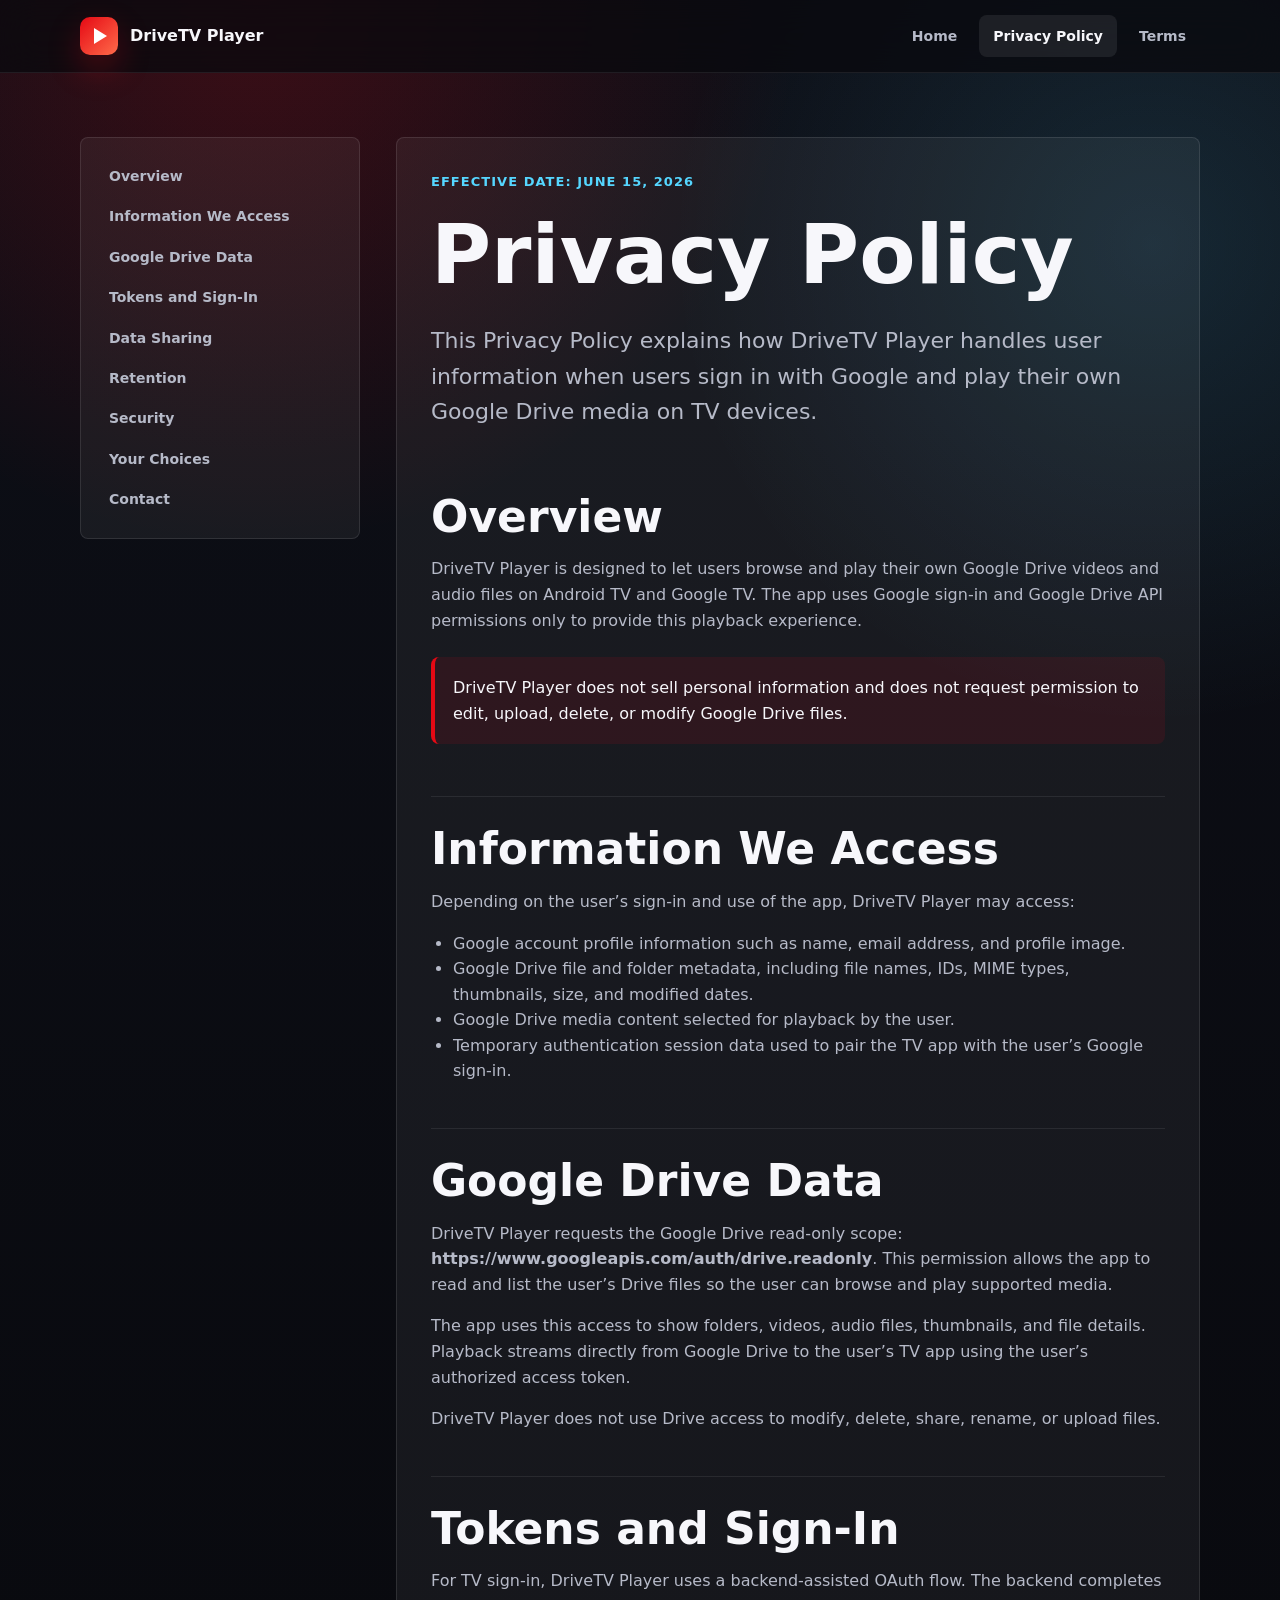
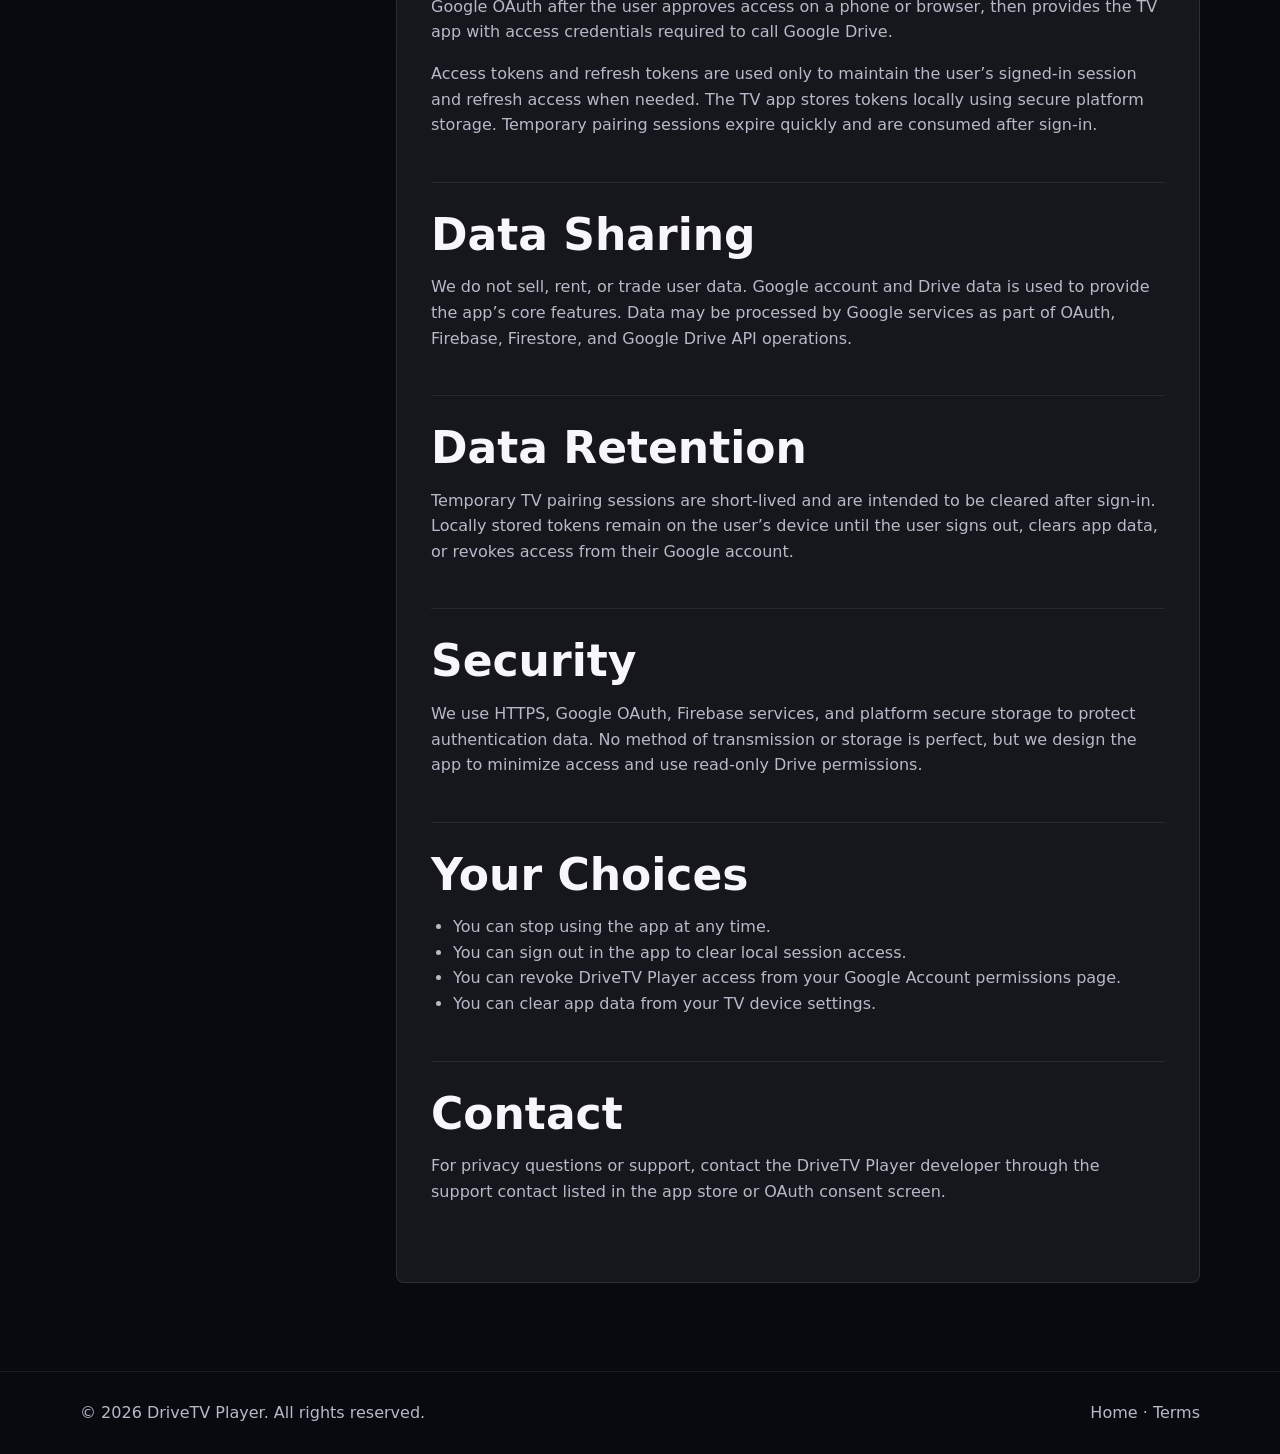
==== privacy.html @ d49f7187 "feat: create landing page and privacy policy site for DriveTV Player" ====
<!doctype html>
<html lang="en">
  <head>
    <meta charset="utf-8">
    <meta name="viewport" content="width=device-width, initial-scale=1">
    <title>Privacy Policy | DriveTV Player</title>
    <meta name="description" content="Privacy Policy for DriveTV Player, including Google Drive data access and token handling.">
    <link rel="stylesheet" href="styles.css">
  </head>
  <body>
    <header class="site-header">
      <nav class="nav" aria-label="Primary navigation">
        <a class="brand" href="index.html" aria-label="DriveTV Player home">
          <span class="brand-mark" aria-hidden="true"></span>
          <span>DriveTV Player</span>
        </a>
        <div class="nav-links">
          <a href="index.html">Home</a>
          <a href="privacy.html" aria-current="page">Privacy Policy</a>
          <a href="terms.html">Terms</a>
        </div>
      </nav>
    </header>

    <main class="page-shell policy-layout">
      <aside class="policy-sidebar" aria-label="Privacy sections">
        <a href="#overview">Overview</a>
        <a href="#data">Information We Access</a>
        <a href="#drive">Google Drive Data</a>
        <a href="#tokens">Tokens and Sign-In</a>
        <a href="#sharing">Data Sharing</a>
        <a href="#retention">Retention</a>
        <a href="#security">Security</a>
        <a href="#choices">Your Choices</a>
        <a href="#contact">Contact</a>
      </aside>

      <article class="policy-content">
        <p class="eyebrow">Effective date: June 15, 2026</p>
        <h1>Privacy Policy</h1>
        <p class="lead">
          This Privacy Policy explains how DriveTV Player handles user information when
          users sign in with Google and play their own Google Drive media on TV devices.
        </p>

        <section id="overview" class="policy-section">
          <h2>Overview</h2>
          <p>
            DriveTV Player is designed to let users browse and play their own Google Drive
            videos and audio files on Android TV and Google TV. The app uses Google sign-in
            and Google Drive API permissions only to provide this playback experience.
          </p>
          <div class="notice">
            DriveTV Player does not sell personal information and does not request permission
            to edit, upload, delete, or modify Google Drive files.
          </div>
        </section>

        <section id="data" class="policy-section">
          <h2>Information We Access</h2>
          <p>Depending on the user’s sign-in and use of the app, DriveTV Player may access:</p>
          <ul>
            <li>Google account profile information such as name, email address, and profile image.</li>
            <li>Google Drive file and folder metadata, including file names, IDs, MIME types, thumbnails, size, and modified dates.</li>
            <li>Google Drive media content selected for playback by the user.</li>
            <li>Temporary authentication session data used to pair the TV app with the user’s Google sign-in.</li>
          </ul>
        </section>

        <section id="drive" class="policy-section">
          <h2>Google Drive Data</h2>
          <p>
            DriveTV Player requests the Google Drive read-only scope:
            <strong>https://www.googleapis.com/auth/drive.readonly</strong>.
            This permission allows the app to read and list the user’s Drive files so the user
            can browse and play supported media.
          </p>
          <p>
            The app uses this access to show folders, videos, audio files, thumbnails, and file
            details. Playback streams directly from Google Drive to the user’s TV app using the
            user’s authorized access token.
          </p>
          <p>
            DriveTV Player does not use Drive access to modify, delete, share, rename, or upload
            files.
          </p>
        </section>

        <section id="tokens" class="policy-section">
          <h2>Tokens and Sign-In</h2>
          <p>
            For TV sign-in, DriveTV Player uses a backend-assisted OAuth flow. The backend
            completes Google OAuth after the user approves access on a phone or browser, then
            provides the TV app with access credentials required to call Google Drive.
          </p>
          <p>
            Access tokens and refresh tokens are used only to maintain the user’s signed-in
            session and refresh access when needed. The TV app stores tokens locally using secure
            platform storage. Temporary pairing sessions expire quickly and are consumed after
            sign-in.
          </p>
        </section>

        <section id="sharing" class="policy-section">
          <h2>Data Sharing</h2>
          <p>
            We do not sell, rent, or trade user data. Google account and Drive data is used to
            provide the app’s core features. Data may be processed by Google services as part of
            OAuth, Firebase, Firestore, and Google Drive API operations.
          </p>
        </section>

        <section id="retention" class="policy-section">
          <h2>Data Retention</h2>
          <p>
            Temporary TV pairing sessions are short-lived and are intended to be cleared after
            sign-in. Locally stored tokens remain on the user’s device until the user signs out,
            clears app data, or revokes access from their Google account.
          </p>
        </section>

        <section id="security" class="policy-section">
          <h2>Security</h2>
          <p>
            We use HTTPS, Google OAuth, Firebase services, and platform secure storage to protect
            authentication data. No method of transmission or storage is perfect, but we design
            the app to minimize access and use read-only Drive permissions.
          </p>
        </section>

        <section id="choices" class="policy-section">
          <h2>Your Choices</h2>
          <ul>
            <li>You can stop using the app at any time.</li>
            <li>You can sign out in the app to clear local session access.</li>
            <li>You can revoke DriveTV Player access from your Google Account permissions page.</li>
            <li>You can clear app data from your TV device settings.</li>
          </ul>
        </section>

        <section id="contact" class="policy-section">
          <h2>Contact</h2>
          <p>
            For privacy questions or support, contact the DriveTV Player developer through the
            support contact listed in the app store or OAuth consent screen.
          </p>
        </section>
      </article>
    </main>

    <footer class="site-footer">
      <div class="footer-inner">
        <span>© 2026 DriveTV Player. All rights reserved.</span>
        <span><a href="index.html">Home</a> · <a href="terms.html">Terms</a></span>
      </div>
    </footer>
  </body>
</html>
---- styles.css ----
:root {
  color-scheme: dark;
  --bg: #090a0f;
  --panel: #151722;
  --panel-soft: #1d2030;
  --text: #f7f7fb;
  --muted: #b6bac8;
  --line: #2d3142;
  --accent: #e50914;
  --accent-strong: #ff343e;
  --blue: #55d6ff;
  --max: 1120px;
}

* {
  box-sizing: border-box;
}

html {
  scroll-behavior: smooth;
}

body {
  margin: 0;
  min-height: 100vh;
  background:
    radial-gradient(circle at 20% 0%, rgba(229, 9, 20, 0.22), transparent 34rem),
    radial-gradient(circle at 90% 8%, rgba(85, 214, 255, 0.13), transparent 30rem),
    linear-gradient(180deg, #0d0f17 0%, var(--bg) 54%);
  color: var(--text);
  font-family: Inter, ui-sans-serif, system-ui, -apple-system, BlinkMacSystemFont, "Segoe UI", sans-serif;
  line-height: 1.6;
}

a {
  color: inherit;
  text-decoration: none;
}

.site-header {
  position: sticky;
  top: 0;
  z-index: 10;
  border-bottom: 1px solid rgba(255, 255, 255, 0.08);
  background: rgba(9, 10, 15, 0.78);
  backdrop-filter: blur(18px);
}

.nav {
  width: min(var(--max), calc(100% - 40px));
  min-height: 72px;
  margin: 0 auto;
  display: flex;
  align-items: center;
  justify-content: space-between;
  gap: 24px;
}

.brand {
  display: inline-flex;
  align-items: center;
  gap: 12px;
  font-weight: 800;
  letter-spacing: 0;
}

.brand-mark {
  width: 38px;
  height: 38px;
  display: grid;
  place-items: center;
  border-radius: 10px;
  background: linear-gradient(135deg, var(--accent), #ff6b4a);
  box-shadow: 0 14px 32px rgba(229, 9, 20, 0.28);
}

.brand-mark::before {
  content: "";
  width: 0;
  height: 0;
  margin-left: 3px;
  border-top: 8px solid transparent;
  border-bottom: 8px solid transparent;
  border-left: 13px solid white;
}

.nav-links {
  display: flex;
  align-items: center;
  gap: 8px;
}

.nav-links a {
  padding: 10px 14px;
  border-radius: 8px;
  color: var(--muted);
  font-weight: 650;
  font-size: 14px;
}

.nav-links a:hover,
.nav-links a[aria-current="page"] {
  color: var(--text);
  background: rgba(255, 255, 255, 0.08);
}

.hero,
.page-shell {
  width: min(var(--max), calc(100% - 40px));
  margin: 0 auto;
}

.hero {
  min-height: calc(100vh - 72px);
  display: grid;
  grid-template-columns: minmax(0, 1fr) 420px;
  align-items: center;
  gap: 56px;
  padding: 72px 0 84px;
}

.eyebrow {
  margin: 0 0 18px;
  color: var(--blue);
  font-weight: 800;
  text-transform: uppercase;
  letter-spacing: 0.08em;
  font-size: 13px;
}

h1,
h2,
h3 {
  margin: 0;
  line-height: 1.08;
  letter-spacing: 0;
}

h1 {
  max-width: 740px;
  font-size: clamp(44px, 7vw, 82px);
}

h2 {
  font-size: clamp(28px, 4vw, 44px);
}

h3 {
  font-size: 22px;
}

.lead {
  max-width: 700px;
  margin: 24px 0 0;
  color: var(--muted);
  font-size: clamp(18px, 2vw, 22px);
}

.actions {
  margin-top: 34px;
  display: flex;
  flex-wrap: wrap;
  gap: 14px;
}

.button {
  display: inline-flex;
  align-items: center;
  justify-content: center;
  min-height: 48px;
  padding: 13px 18px;
  border-radius: 8px;
  border: 1px solid rgba(255, 255, 255, 0.14);
  font-weight: 800;
}

.button.primary {
  border-color: transparent;
  background: var(--accent);
  color: white;
  box-shadow: 0 18px 40px rgba(229, 9, 20, 0.28);
}

.button.secondary {
  background: rgba(255, 255, 255, 0.08);
  color: var(--text);
}

.device-preview {
  border: 1px solid rgba(255, 255, 255, 0.12);
  border-radius: 18px;
  padding: 16px;
  background: linear-gradient(180deg, rgba(255, 255, 255, 0.08), rgba(255, 255, 255, 0.03));
  box-shadow: 0 24px 80px rgba(0, 0, 0, 0.35);
}

.tv-frame {
  aspect-ratio: 16 / 10;
  border-radius: 12px;
  padding: 22px;
  background:
    linear-gradient(90deg, rgba(22, 33, 62, 0.9), rgba(10, 10, 15, 0.95)),
    #11131c;
  display: grid;
  align-content: center;
  gap: 14px;
}

.play-tile {
  width: 82px;
  height: 82px;
  display: grid;
  place-items: center;
  border-radius: 18px;
  background: var(--accent);
}

.play-tile::before {
  content: "";
  width: 0;
  height: 0;
  margin-left: 5px;
  border-top: 15px solid transparent;
  border-bottom: 15px solid transparent;
  border-left: 24px solid white;
}

.preview-title {
  font-size: 25px;
  font-weight: 850;
}

.preview-copy {
  max-width: 260px;
  color: var(--muted);
}

.section {
  padding: 84px 0;
  border-top: 1px solid rgba(255, 255, 255, 0.08);
}

.grid {
  display: grid;
  grid-template-columns: repeat(3, minmax(0, 1fr));
  gap: 18px;
  margin-top: 28px;
}

.card {
  min-height: 190px;
  padding: 24px;
  border: 1px solid rgba(255, 255, 255, 0.1);
  border-radius: 8px;
  background: rgba(255, 255, 255, 0.055);
}

.card p {
  margin: 12px 0 0;
  color: var(--muted);
}

.policy-layout {
  display: grid;
  grid-template-columns: 280px minmax(0, 1fr);
  gap: 36px;
  padding: 64px 0 88px;
}

.policy-sidebar {
  position: sticky;
  top: 96px;
  height: max-content;
  padding: 18px;
  border: 1px solid rgba(255, 255, 255, 0.1);
  border-radius: 8px;
  background: rgba(255, 255, 255, 0.055);
}

.policy-sidebar a {
  display: block;
  padding: 9px 10px;
  border-radius: 6px;
  color: var(--muted);
  font-weight: 650;
  font-size: 14px;
}

.policy-sidebar a:hover {
  color: var(--text);
  background: rgba(255, 255, 255, 0.07);
}

.policy-content {
  padding: 34px;
  border: 1px solid rgba(255, 255, 255, 0.1);
  border-radius: 8px;
  background: rgba(255, 255, 255, 0.055);
}

.policy-content .lead {
  margin-bottom: 36px;
}

.policy-section {
  padding: 28px 0;
  border-top: 1px solid rgba(255, 255, 255, 0.08);
}

.policy-section:first-of-type {
  border-top: 0;
}

.policy-section p,
.policy-section li {
  color: var(--muted);
}

.policy-section ul {
  padding-left: 22px;
}

.notice {
  margin: 24px 0;
  padding: 18px;
  border-left: 4px solid var(--accent);
  border-radius: 8px;
  background: rgba(229, 9, 20, 0.1);
  color: var(--text);
}

.site-footer {
  border-top: 1px solid rgba(255, 255, 255, 0.08);
  padding: 28px 0;
  color: var(--muted);
}

.footer-inner {
  width: min(var(--max), calc(100% - 40px));
  margin: 0 auto;
  display: flex;
  justify-content: space-between;
  gap: 16px;
  flex-wrap: wrap;
}

@media (max-width: 860px) {
  .nav {
    min-height: auto;
    padding: 16px 0;
    align-items: flex-start;
    flex-direction: column;
  }

  .nav-links {
    flex-wrap: wrap;
  }

  .hero {
    min-height: auto;
    grid-template-columns: 1fr;
    padding-top: 56px;
  }

  .device-preview {
    max-width: 460px;
  }

  .grid,
  .policy-layout {
    grid-template-columns: 1fr;
  }

  .policy-sidebar {
    position: static;
  }
}

@media (max-width: 520px) {
  .hero,
  .page-shell,
  .nav,
  .footer-inner {
    width: min(100% - 28px, var(--max));
  }

  .policy-content {
    padding: 22px;
  }

  .actions {
    flex-direction: column;
  }
}
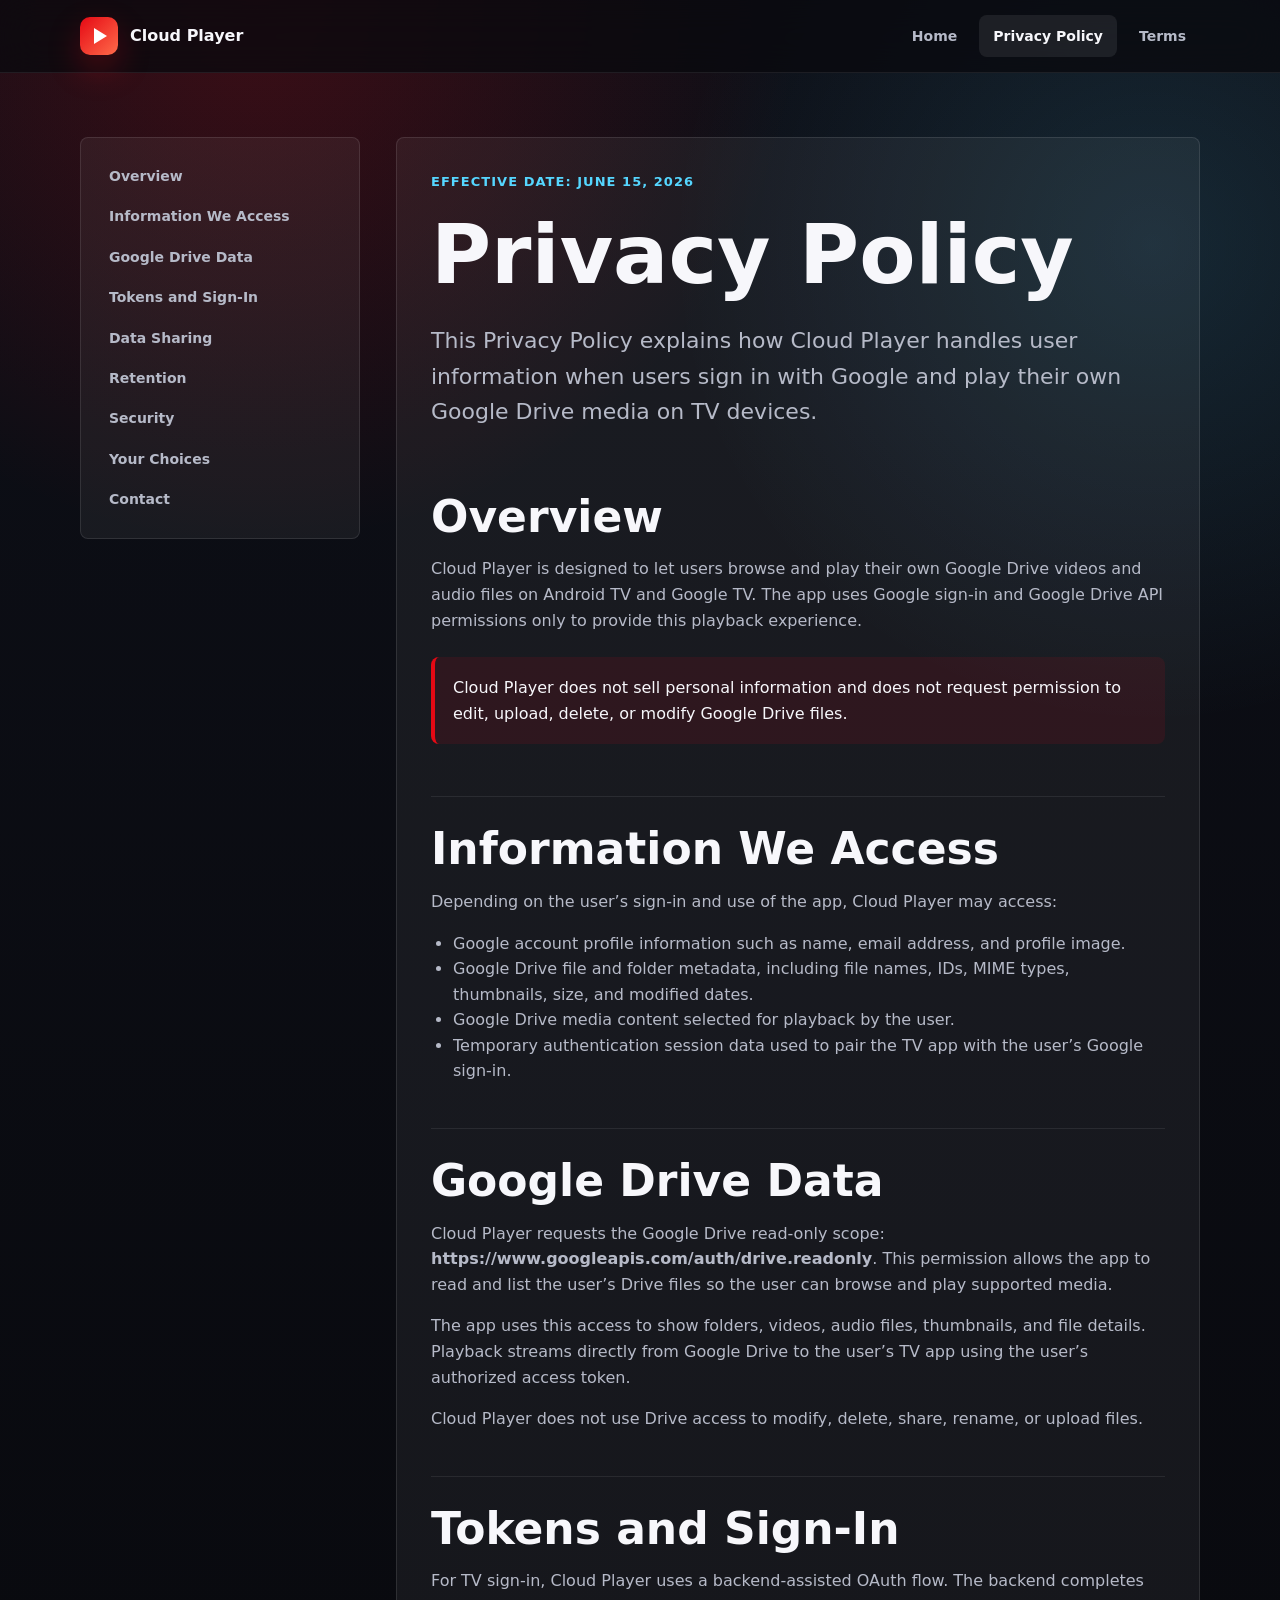
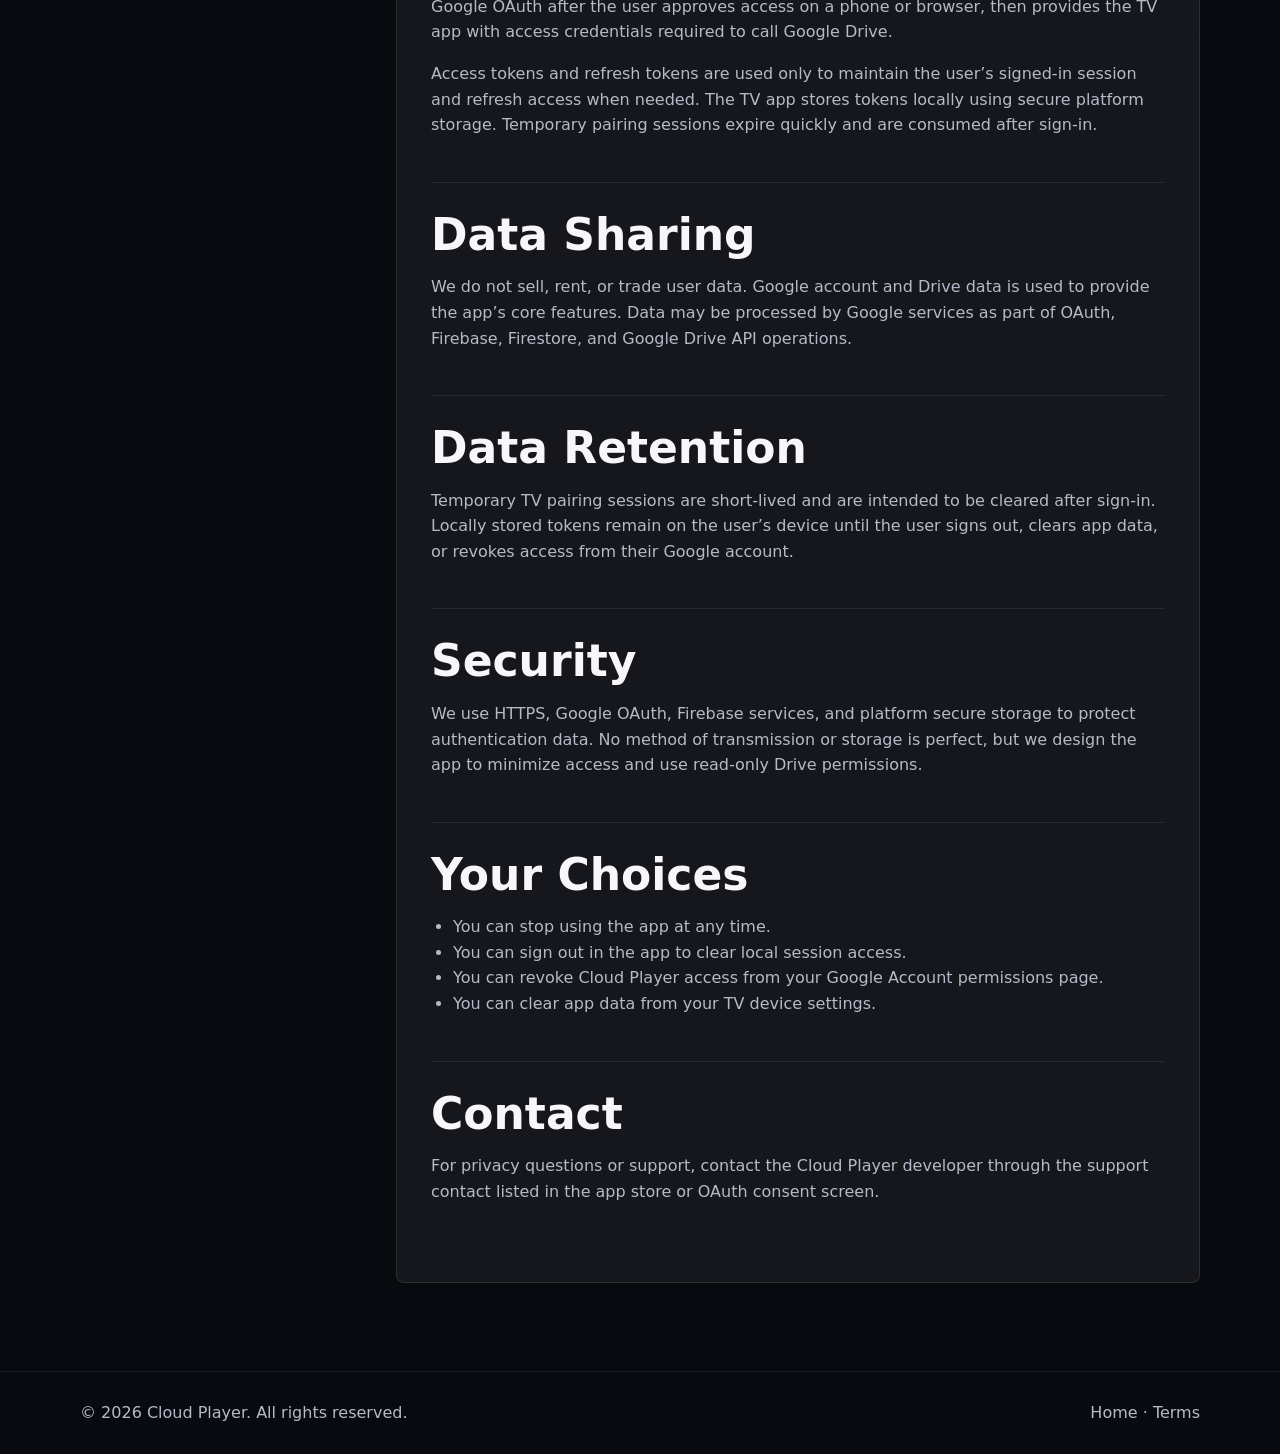
==== commit 20c47a6e: "chore: rename application from DriveTV Player to Cloud Player across site documentation" ====
--- a/privacy.html
+++ b/privacy.html
@@ -3,16 +3,16 @@
   <head>
     <meta charset="utf-8">
     <meta name="viewport" content="width=device-width, initial-scale=1">
-    <title>Privacy Policy | DriveTV Player</title>
-    <meta name="description" content="Privacy Policy for DriveTV Player, including Google Drive data access and token handling.">
+    <title>Privacy Policy | Cloud Player</title>
+    <meta name="description" content="Privacy Policy for Cloud Player, including Google Drive data access and token handling.">
     <link rel="stylesheet" href="styles.css">
   </head>
   <body>
     <header class="site-header">
       <nav class="nav" aria-label="Primary navigation">
-        <a class="brand" href="index.html" aria-label="DriveTV Player home">
+        <a class="brand" href="index.html" aria-label="Cloud Player home">
           <span class="brand-mark" aria-hidden="true"></span>
-          <span>DriveTV Player</span>
+          <span>Cloud Player</span>
         </a>
         <div class="nav-links">
           <a href="index.html">Home</a>
@@ -39,26 +39,26 @@
         <p class="eyebrow">Effective date: June 15, 2026</p>
         <h1>Privacy Policy</h1>
         <p class="lead">
-          This Privacy Policy explains how DriveTV Player handles user information when
+          This Privacy Policy explains how Cloud Player handles user information when
           users sign in with Google and play their own Google Drive media on TV devices.
         </p>
 
         <section id="overview" class="policy-section">
           <h2>Overview</h2>
           <p>
-            DriveTV Player is designed to let users browse and play their own Google Drive
+            Cloud Player is designed to let users browse and play their own Google Drive
             videos and audio files on Android TV and Google TV. The app uses Google sign-in
             and Google Drive API permissions only to provide this playback experience.
           </p>
           <div class="notice">
-            DriveTV Player does not sell personal information and does not request permission
+            Cloud Player does not sell personal information and does not request permission
             to edit, upload, delete, or modify Google Drive files.
           </div>
         </section>
 
         <section id="data" class="policy-section">
           <h2>Information We Access</h2>
-          <p>Depending on the user’s sign-in and use of the app, DriveTV Player may access:</p>
+          <p>Depending on the user’s sign-in and use of the app, Cloud Player may access:</p>
           <ul>
             <li>Google account profile information such as name, email address, and profile image.</li>
             <li>Google Drive file and folder metadata, including file names, IDs, MIME types, thumbnails, size, and modified dates.</li>
@@ -70,7 +70,7 @@
         <section id="drive" class="policy-section">
           <h2>Google Drive Data</h2>
           <p>
-            DriveTV Player requests the Google Drive read-only scope:
+            Cloud Player requests the Google Drive read-only scope:
             <strong>https://www.googleapis.com/auth/drive.readonly</strong>.
             This permission allows the app to read and list the user’s Drive files so the user
             can browse and play supported media.
@@ -81,7 +81,7 @@
             user’s authorized access token.
           </p>
           <p>
-            DriveTV Player does not use Drive access to modify, delete, share, rename, or upload
+            Cloud Player does not use Drive access to modify, delete, share, rename, or upload
             files.
           </p>
         </section>
@@ -89,7 +89,7 @@
         <section id="tokens" class="policy-section">
           <h2>Tokens and Sign-In</h2>
           <p>
-            For TV sign-in, DriveTV Player uses a backend-assisted OAuth flow. The backend
+            For TV sign-in, Cloud Player uses a backend-assisted OAuth flow. The backend
             completes Google OAuth after the user approves access on a phone or browser, then
             provides the TV app with access credentials required to call Google Drive.
           </p>
@@ -133,7 +133,7 @@
           <ul>
             <li>You can stop using the app at any time.</li>
             <li>You can sign out in the app to clear local session access.</li>
-            <li>You can revoke DriveTV Player access from your Google Account permissions page.</li>
+            <li>You can revoke Cloud Player access from your Google Account permissions page.</li>
             <li>You can clear app data from your TV device settings.</li>
           </ul>
         </section>
@@ -141,7 +141,7 @@
         <section id="contact" class="policy-section">
           <h2>Contact</h2>
           <p>
-            For privacy questions or support, contact the DriveTV Player developer through the
+            For privacy questions or support, contact the Cloud Player developer through the
             support contact listed in the app store or OAuth consent screen.
           </p>
         </section>
@@ -150,7 +150,7 @@
 
     <footer class="site-footer">
       <div class="footer-inner">
-        <span>© 2026 DriveTV Player. All rights reserved.</span>
+        <span>© 2026 Cloud Player. All rights reserved.</span>
         <span><a href="index.html">Home</a> · <a href="terms.html">Terms</a></span>
       </div>
     </footer>
